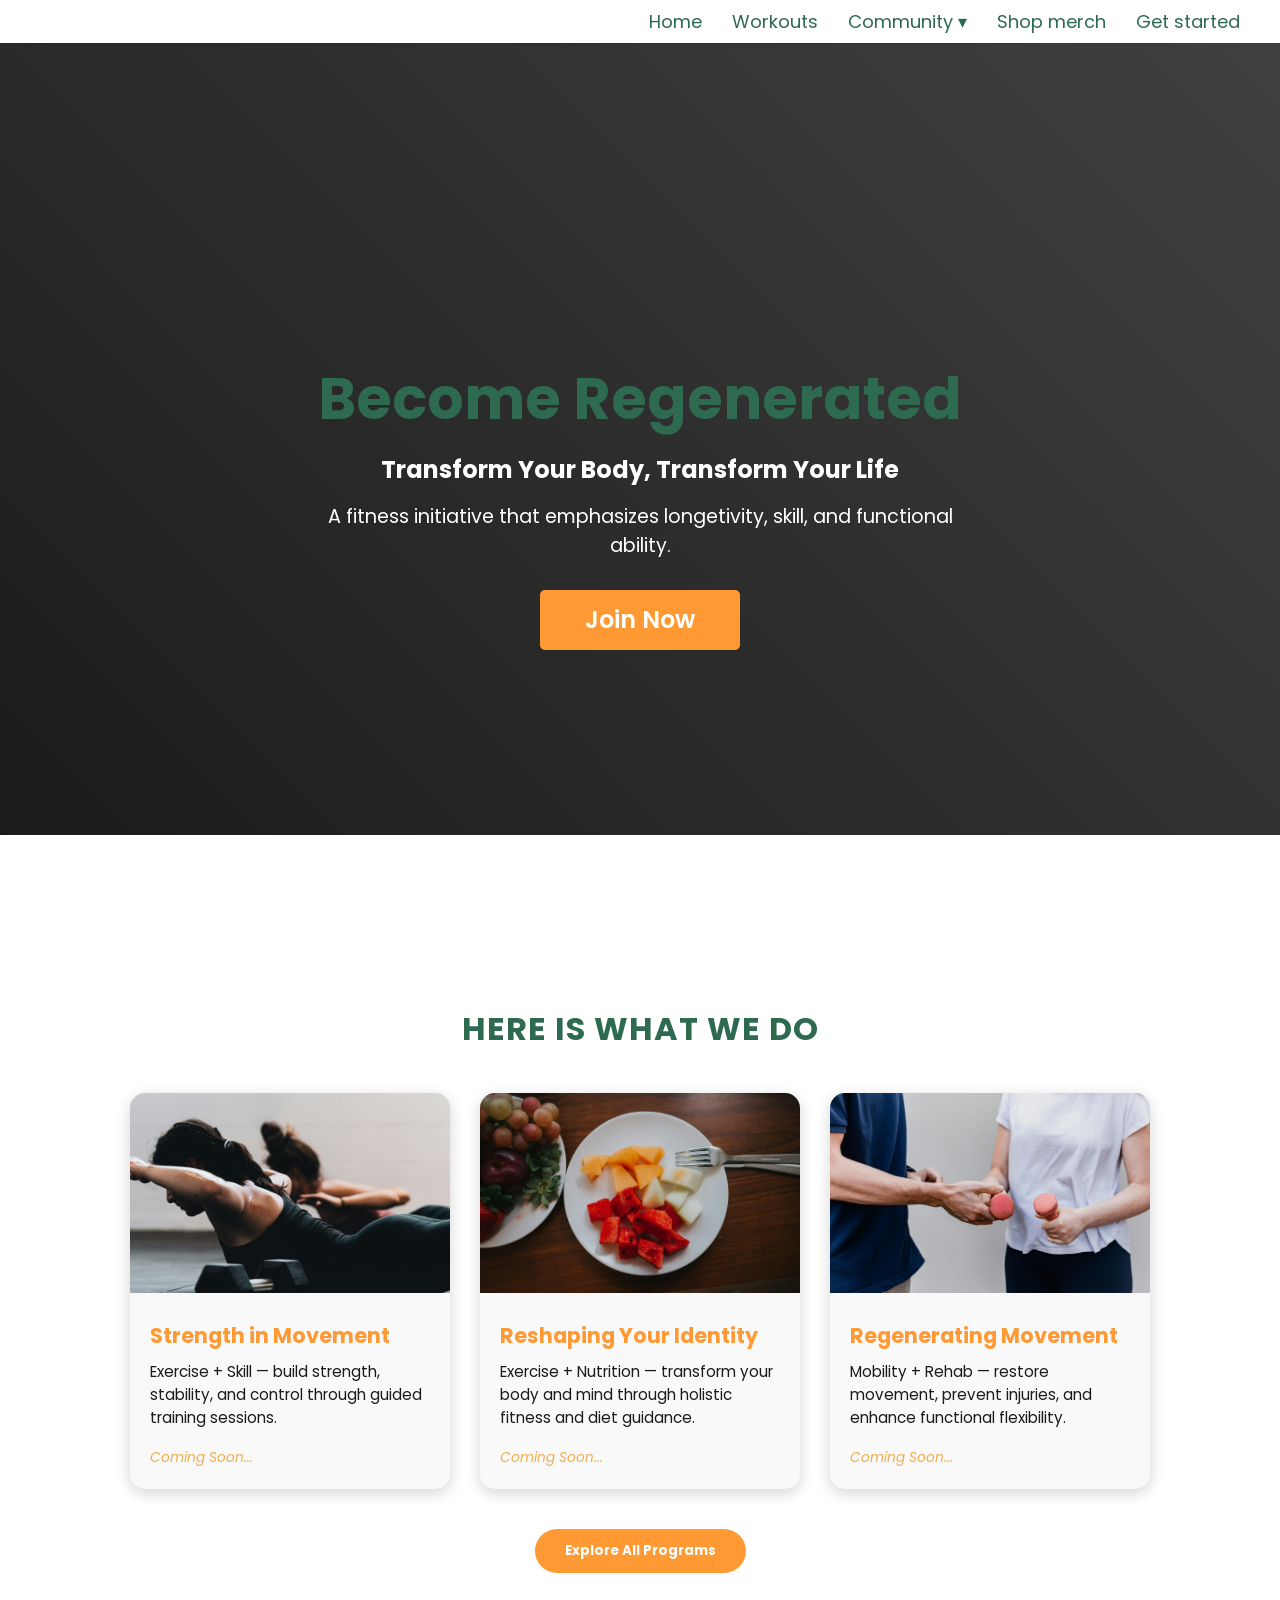
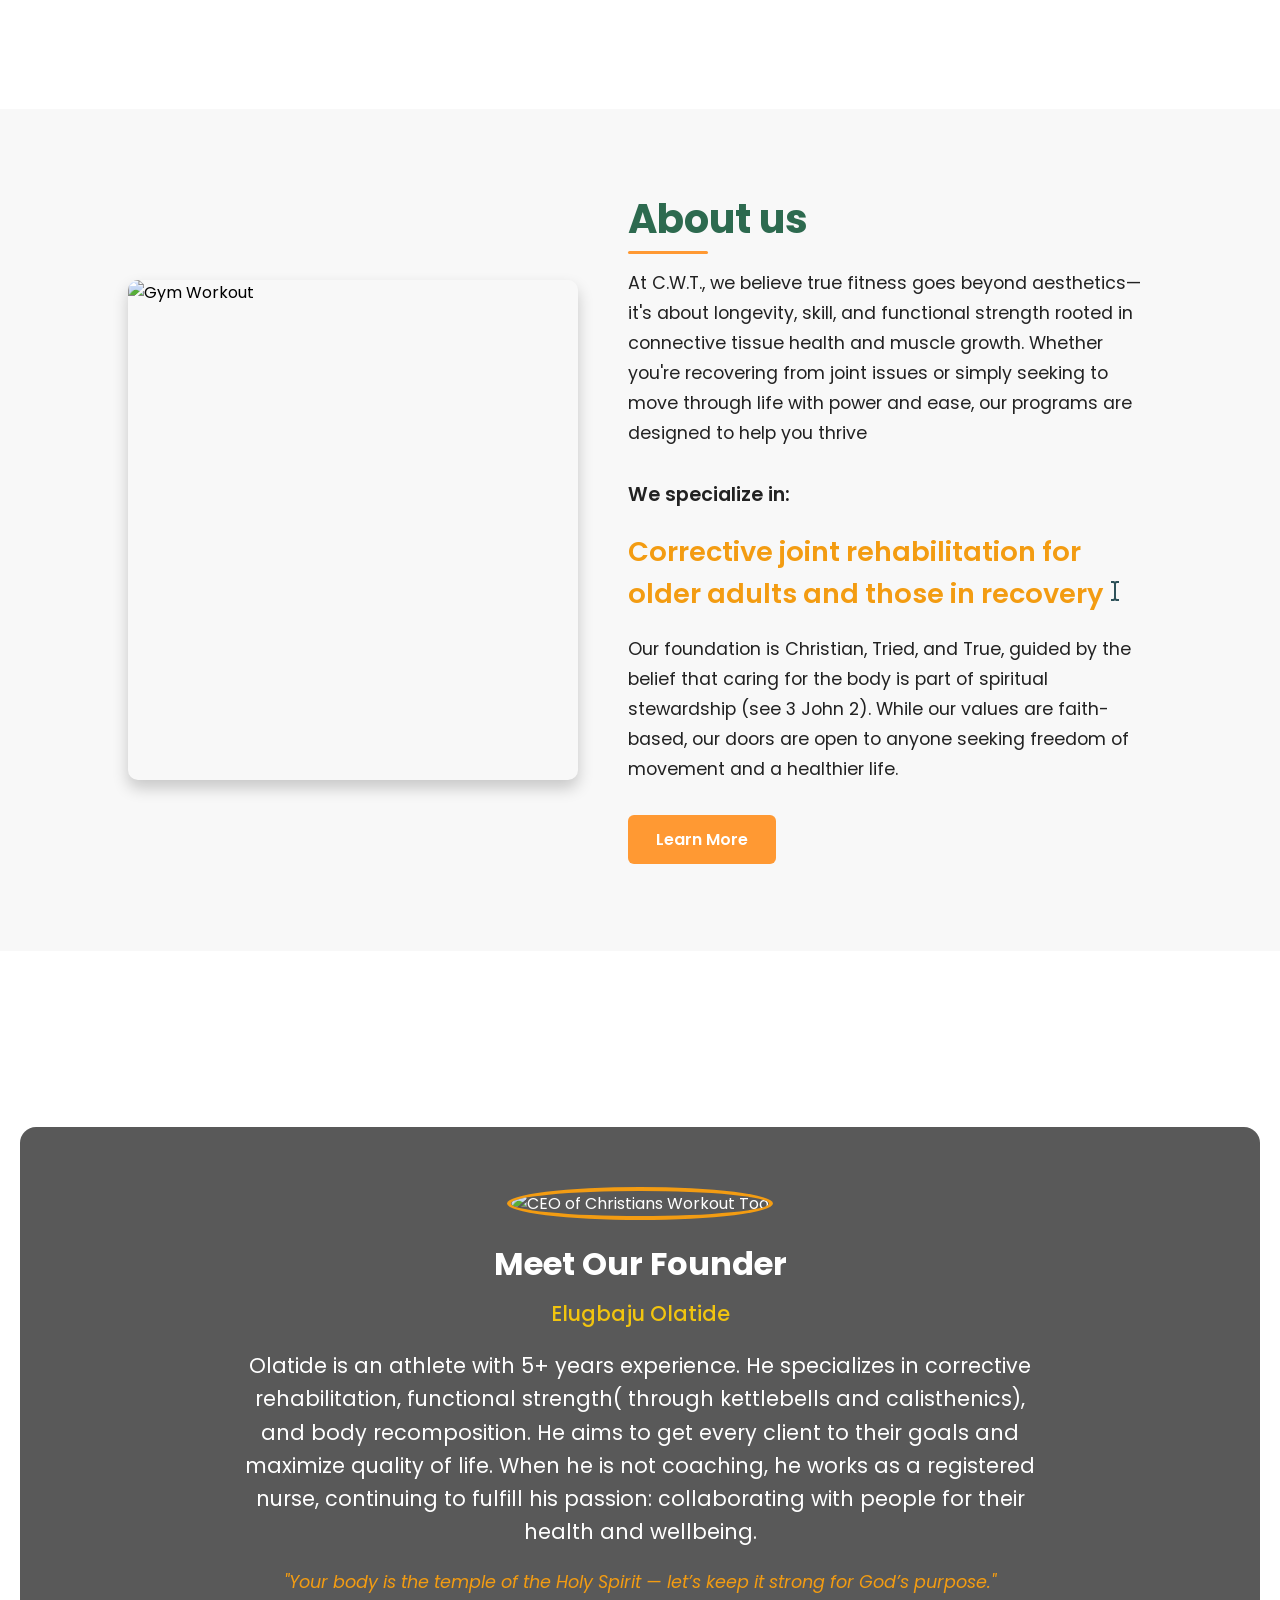
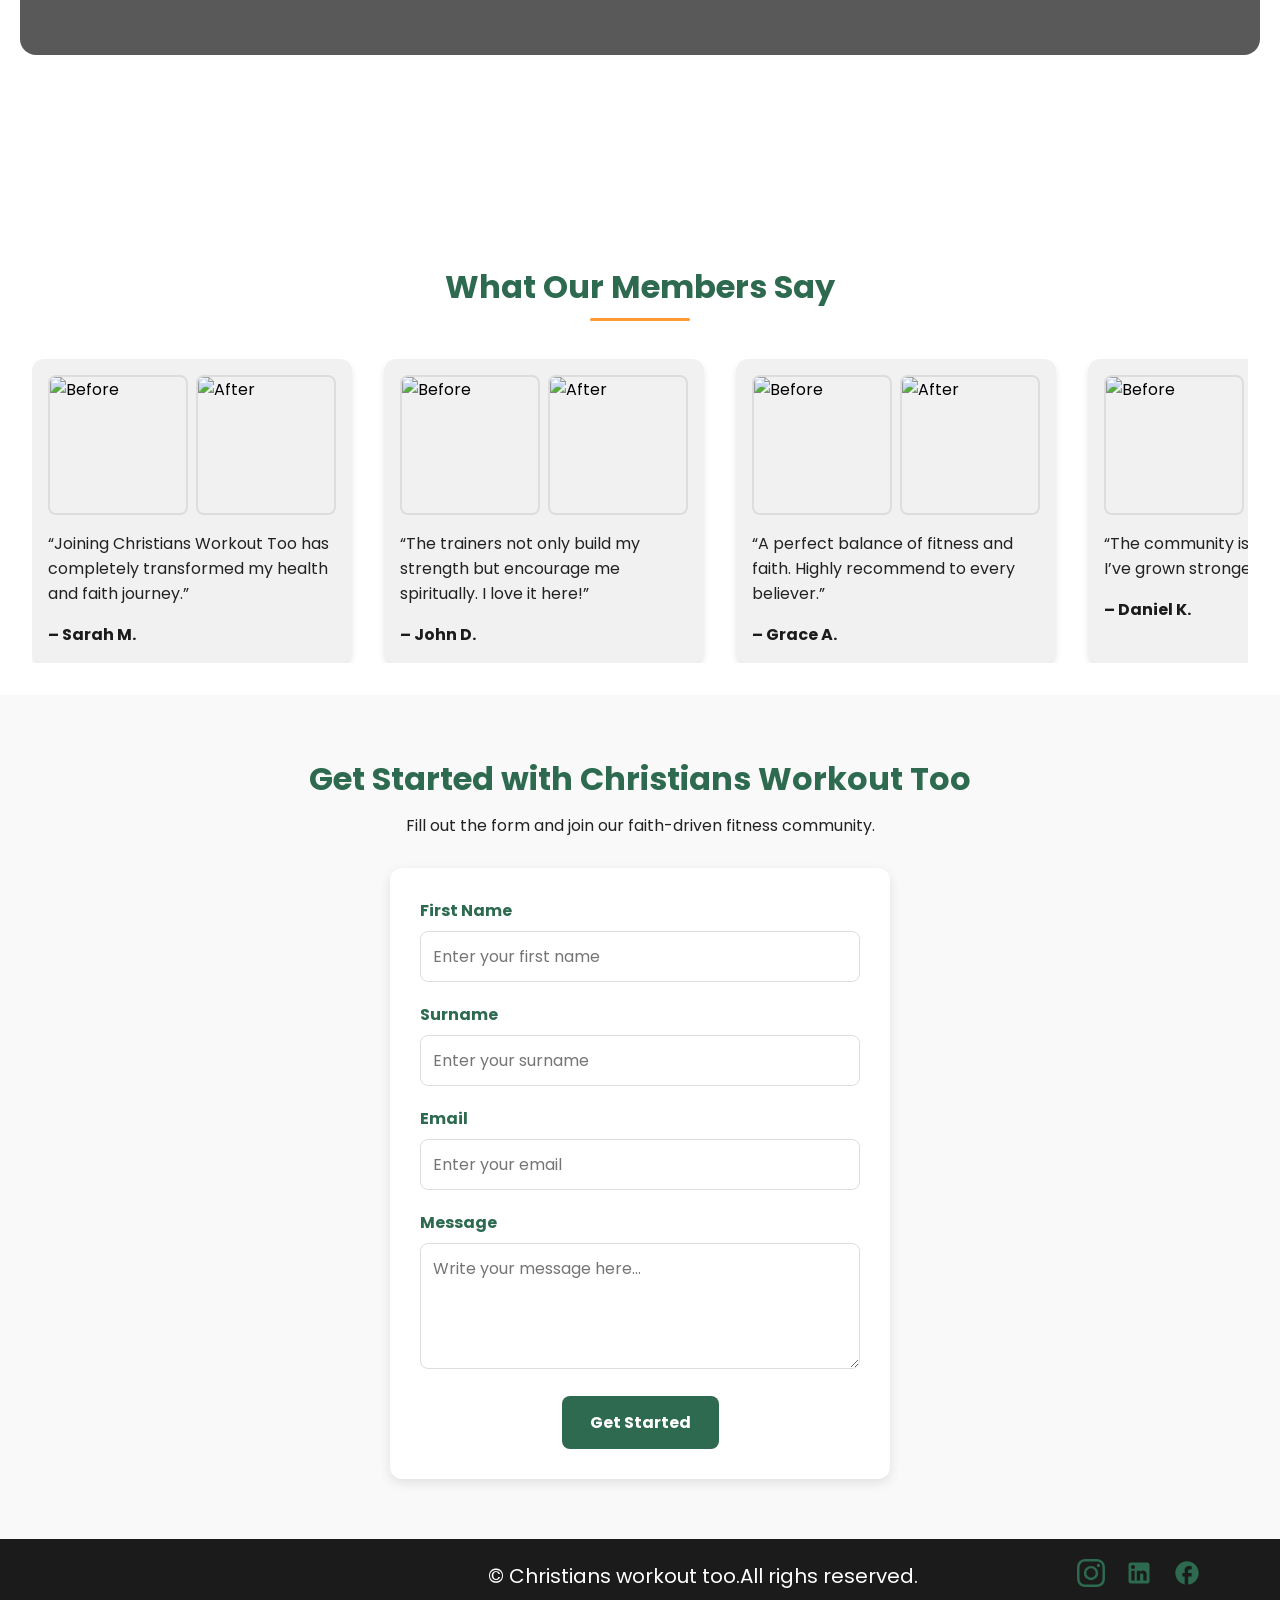
==== index.html @ 8061c9aa "updated code" ====
<!DOCTYPE html>
<html lang="en">
  <head>
    <meta charset="UTF-8" />
    <meta name="viewport" content="width=device-width, initial-scale=1.0" />
    <link rel="shortcut icon" href="./images/logo3.png" type="image/x-icon" />
     <link rel="preconnect" href="https://fonts.googleapis.com">
  <link rel="preconnect" href="https://fonts.gstatic.com" crossorigin>
  <link href="https://fonts.googleapis.com/css2?family=Poppins:ital,wght@0,100;0,200;0,300;0,400;0,500;0,600;0,700;0,800;0,900;1,100;1,200;1,300;1,400;1,500;1,600;1,700;1,800;1,900&display=swap" rel="stylesheet">
    <link rel="stylesheet" href="style.css" />
    <title>CWT</title>
  </head>
  <body>
    <header>
      <div class="header-wrapper">
        <div class="logo">
          <img src="./images/logo3.png" alt="" />
        </div>
        <div class="menus">
          <a href="#">Home</a>
          <a href="#programs">Workouts</a>
          <div class="dropdown">
            <a href="#community" class="drop-btn">Community ▾</a>
            <div class="dropdown-content">
              <a href="#weekly">Weekly Challenges</a>
              <a href="#leaderboards">Leaderboards</a>
            </div>
          </div>
          <a href="#">Shop merch</a>
          <a href="#contact">Get started</a>
        </div>
        <div class="hamburger" id="hamburger">
          <svg
            xmlns="http://www.w3.org/2000/svg"
            width="46"
            height="46"
            viewBox="0 0 16 16"
          >
            <path
              fill="none"
              stroke="#2e525a"
              stroke-linecap="round"
              stroke-linejoin="round"
              stroke-width="1.5"
              d="m2.75 12.25h10.5m-10.5-4h10.5m-10.5-4h10.5"
            />
          </svg>
        </div>

        <nav id="nav-menu" class="nav-menu">
          <ul>
            <li><a href="#hero">Home</a></li>
            <li><a href="#programs">Programs</a></li>
            <li>
              <div class="dropdown">
                <a href="#community" class="drop-btn">Community ▾</a>
                <div class="dropdown-content">
                  <a href="#weekly">Weekly Challenges</a>
                  <a href="#leaderboards">Leaderboards</a>
                </div>
              </div>
            </li>
            <li><a href="#">Shop merch</a></li>
            <li><a href="#contact">Get Started</a></li>
          </ul>
        </nav>
      </div>
    </header>
    s
    <main>
      <section class="hero">
        <video autoplay muted loop playsinline>
          <source src="./videos/gym.mp4" type="video/mp4" />
          Your browser does not support the video tag.
        </video>

        <div class="overlay"></div>

        <div class="hero-content">
          <h1>Become Regenerated</h1>
          <h2>Transform Your Body, Transform Your Life</h2>
          <p>
            A fitness initiative that emphasizes longetivity, skill, and
            functional ability.
          </p>
          <button class="btn btn-primary">Join Now</button>
        </div>
      </section>
      <section class="programs-preview">
        <h2 class="section-title">Here is what we do</h2>

        <div class="programs-container">
          <div class="program-card">
            <img src="images/exercise.jpg" alt="Strength in Movement" />
            <div class="program-content">
              <h3>Strength in Movement</h3>
              <p>
                Exercise + Skill — build strength, stability, and control
                through guided training sessions.
              </p>
              <span class="coming-soon">Coming Soon...</span>
            </div>
          </div>

          <div class="program-card">
            <img src="images/exercise3.jpg" alt="Reshaping Your Identity" />
            <div class="program-content">
              <h3>Reshaping Your Identity</h3>
              <p>
                Exercise + Nutrition — transform your body and mind through
                holistic fitness and diet guidance.
              </p>
              <span class="coming-soon">Coming Soon...</span>
            </div>
          </div>

          <div class="program-card">
            <img src="images/rehab.jpg" alt="Regenerating Movement" />
            <div class="program-content">
              <h3>Regenerating Movement</h3>
              <p>
                Mobility + Rehab — restore movement, prevent injuries, and
                enhance functional flexibility.
              </p>
              <span class="coming-soon">Coming Soon...</span>
            </div>
          </div>
        </div>

        <button class="cta-btn">Explore All Programs</button>
      </section>

      <section class="about" id="about">
        <img src="./images/logo3.png" alt="Gym Workout" />
        <div class="about-text">
          <h2>About us</h2>
          <p>
            At C.W.T., we believe true fitness goes beyond aesthetics—it's about
            longevity, skill, and functional strength rooted in connective
            tissue health and muscle growth. Whether you're recovering from
            joint issues or simply seeking to move through life with power and
            ease, our programs are designed to help you thrive
          </p>
          <p id="paragraph">We specialize in:</p>
          <div class="specialization">
            <h3>
              <span id="typewriter"></span
              ><span class="cursor"
                ><svg
                  xmlns="http://www.w3.org/2000/svg"
                  width="24"
                  height="24"
                  viewBox="0 0 24 24"
                >
                  <path
                    fill="#2e525a"
                    d="M13 19a1 1 0 0 0 1 1h2v2h-2.5c-.55 0-1.5-.45-1.5-1c0 .55-.95 1-1.5 1H8v-2h2a1 1 0 0 0 1-1V5a1 1 0 0 0-1-1H8V2h2.5c.55 0 1.5.45 1.5 1c0-.55.95-1 1.5-1H16v2h-2a1 1 0 0 0-1 1z"
                  /></svg
              ></span>
            </h3>
          </div>

          <p>
            Our foundation is Christian, Tried, and True, guided by the belief
            that caring for the body is part of spiritual stewardship (see 3
            John 2). While our values are faith-based, our doors are open to
            anyone seeking freedom of movement and a healthier life.
          </p>
          <a href="#" class="btn">Learn More</a>
        </div>
      </section>

      <!-- About the CEO Section -->
      <section class="ceo-section">
        <div class="ceo-overlay">
          <div class="ceo-content">
            <img
              src="./images/ceo.jpg"
              alt="CEO of Christians Workout Too"
              class="ceo-img"
            />
            <h2>Meet Our Founder</h2>
            <h3>Elugbaju Olatide</h3>
            <p>
              Olatide is an athlete with 5+ years experience. He specializes in
              corrective rehabilitation, functional strength( through
              kettlebells and calisthenics), and body recomposition. He aims to
              get every client to their goals and maximize quality of life. When
              he is not coaching, he works as a registered nurse, continuing to
              fulfill his passion: collaborating with people for their health
              and wellbeing.
            </p>
            <blockquote>
              "Your body is the temple of the Holy Spirit — let’s keep it strong
              for God’s purpose."
            </blockquote>
          </div>
        </div>
      </section>

      <section class="testimonial-section">
        <h2 class="testimonial-title">What Our Members Say</h2>
        <div class="testimonial-wrapper">
          <div class="testimonial-container" id="testimonial-track">
            <!-- Testimonial Card -->
            <div class="testimonial">
              <div class="before-after">
                <img
                  src="https://via.placeholder.com/150x140?text=Before"
                  alt="Before"
                />
                <img
                  src="https://via.placeholder.com/150x140?text=After"
                  alt="After"
                />
              </div>
              <p>
                “Joining Christians Workout Too has completely transformed my
                health and faith journey.”
              </p>
              <div class="author">– Sarah M.</div>
            </div>

            <div class="testimonial">
              <div class="before-after">
                <img
                  src="https://via.placeholder.com/150x140?text=Before"
                  alt="Before"
                />
                <img
                  src="https://via.placeholder.com/150x140?text=After"
                  alt="After"
                />
              </div>
              <p>
                “The trainers not only build my strength but encourage me
                spiritually. I love it here!”
              </p>
              <div class="author">– John D.</div>
            </div>

            <div class="testimonial">
              <div class="before-after">
                <img
                  src="https://via.placeholder.com/150x140?text=Before"
                  alt="Before"
                />
                <img
                  src="https://via.placeholder.com/150x140?text=After"
                  alt="After"
                />
              </div>
              <p>
                “A perfect balance of fitness and faith. Highly recommend to
                every believer.”
              </p>
              <div class="author">– Grace A.</div>
            </div>

            <div class="testimonial">
              <div class="before-after">
                <img
                  src="https://via.placeholder.com/150x140?text=Before"
                  alt="Before"
                />
                <img
                  src="https://via.placeholder.com/150x140?text=After"
                  alt="After"
                />
              </div>
              <p>
                “The community is so supportive. I’ve grown stronger inside and
                out.”
              </p>
              <div class="author">– Daniel K.</div>
            </div>

            <!-- Duplicate for infinite scroll -->
            <div class="testimonial">
              <div class="before-after">
                <img
                  src="https://via.placeholder.com/150x140?text=Before"
                  alt="Before"
                />
                <img
                  src="https://via.placeholder.com/150x140?text=After"
                  alt="After"
                />
              </div>
              <p>
                “Joining Christians Workout Too has completely transformed my
                health and faith journey.”
              </p>
              <div class="author">– Sarah M.</div>
            </div>

            <div class="testimonial">
              <div class="before-after">
                <img
                  src="https://via.placeholder.com/150x140?text=Before"
                  alt="Before"
                />
                <img
                  src="https://via.placeholder.com/150x140?text=After"
                  alt="After"
                />
              </div>
              <p>
                “The trainers not only build my strength but encourage me
                spiritually. I love it here!”
              </p>
              <div class="author">– John D.</div>
            </div>

            <div class="testimonial">
              <div class="before-after">
                <img
                  src="https://via.placeholder.com/150x140?text=Before"
                  alt="Before"
                />
                <img
                  src="https://via.placeholder.com/150x140?text=After"
                  alt="After"
                />
              </div>
              <p>
                “A perfect balance of fitness and faith. Highly recommend to
                every believer.”
              </p>
              <div class="author">– Grace A.</div>
            </div>

            <div class="testimonial">
              <div class="before-after">
                <img
                  src="https://via.placeholder.com/150x140?text=Before"
                  alt="Before"
                />
                <img
                  src="https://via.placeholder.com/150x140?text=After"
                  alt="After"
                />
              </div>
              <p>
                “The community is so supportive. I’ve grown stronger inside and
                out.”
              </p>
              <div class="author">– Daniel K.</div>
            </div>
          </div>
        </div>
      </section>

      <!-- form section -->
      <section class="get-started" id="contact">
        <h2>Get Started with Christians Workout Too</h2>
        <p>Fill out the form and join our faith-driven fitness community.</p>

        <form
          action="https://formspree.io/f/xovloqzo"
          method="POST"
          class="get-started-form"
        >
          <div class="form-group">
            <label for="firstname">First Name</label>
            <input
              type="text"
              id="firstname"
              name="firstname"
              placeholder="Enter your first name"
              required
            />
          </div>

          <div class="form-group">
            <label for="surname">Surname</label>
            <input
              type="text"
              id="surname"
              name="surname"
              placeholder="Enter your surname"
              required
            />
          </div>

          <div class="form-group">
            <label for="email">Email</label>
            <input
              type="email"
              id="email"
              name="email"
              placeholder="Enter your email"
              required
            />
          </div>

          <div class="form-group">
            <label for="message">Message</label>
            <textarea
              id="message"
              name="message"
              rows="4"
              placeholder="Write your message here..."
              required
            ></textarea>
          </div>

          <!-- Add hidden input for better spam protection -->
          <input
            type="hidden"
            name="_subject"
            value="New message from Christians Workout Too website"
          />

          <button type="submit" class="btn-submit">Get Started</button>
        </form>
      </section>
    </main>

    <!-- footer -->
    <footer>
      <div class="footer-wrapper">
        <div class="logo">
          <img src="./images/logo3.png" alt="" />
        </div>
        <div class="text">
          <p>&copy; Christians workout too.All righs reserved.</p>
        </div>
        <div class="socials">
          <a href=""
            ><svg
              xmlns="http://www.w3.org/2000/svg"
              width="28"
              height="28"
              viewBox="0 0 24 24"
            >
              <path
                fill="#2D6A4F"
                d="M7.03.084c-1.277.06-2.149.264-2.91.563a5.9 5.9 0 0 0-2.124 1.388a5.9 5.9 0 0 0-1.38 2.127C.321 4.926.12 5.8.064 7.076s-.069 1.688-.063 4.947s.021 3.667.083 4.947c.061 1.277.264 2.149.563 2.911c.308.789.72 1.457 1.388 2.123a5.9 5.9 0 0 0 2.129 1.38c.763.295 1.636.496 2.913.552c1.278.056 1.689.069 4.947.063s3.668-.021 4.947-.082c1.28-.06 2.147-.265 2.91-.563a5.9 5.9 0 0 0 2.123-1.388a5.9 5.9 0 0 0 1.38-2.129c.295-.763.496-1.636.551-2.912c.056-1.28.07-1.69.063-4.948c-.006-3.258-.02-3.667-.081-4.947c-.06-1.28-.264-2.148-.564-2.911a5.9 5.9 0 0 0-1.387-2.123a5.9 5.9 0 0 0-2.128-1.38c-.764-.294-1.636-.496-2.914-.55C15.647.009 15.236-.006 11.977 0S8.31.021 7.03.084m.14 21.693c-1.17-.05-1.805-.245-2.228-.408a3.7 3.7 0 0 1-1.382-.895a3.7 3.7 0 0 1-.9-1.378c-.165-.423-.363-1.058-.417-2.228c-.06-1.264-.072-1.644-.08-4.848c-.006-3.204.006-3.583.061-4.848c.05-1.169.246-1.805.408-2.228c.216-.561.477-.96.895-1.382a3.7 3.7 0 0 1 1.379-.9c.423-.165 1.057-.361 2.227-.417c1.265-.06 1.644-.072 4.848-.08c3.203-.006 3.583.006 4.85.062c1.168.05 1.804.244 2.227.408c.56.216.96.475 1.382.895s.681.817.9 1.378c.165.422.362 1.056.417 2.227c.06 1.265.074 1.645.08 4.848c.005 3.203-.006 3.583-.061 4.848c-.051 1.17-.245 1.805-.408 2.23c-.216.56-.477.96-.896 1.38a3.7 3.7 0 0 1-1.378.9c-.422.165-1.058.362-2.226.418c-1.266.06-1.645.072-4.85.079s-3.582-.006-4.848-.06m9.783-16.192a1.44 1.44 0 1 0 1.437-1.442a1.44 1.44 0 0 0-1.437 1.442M5.839 12.012a6.161 6.161 0 1 0 12.323-.024a6.162 6.162 0 0 0-12.323.024M8 12.008A4 4 0 1 1 12.008 16A4 4 0 0 1 8 12.008"
              /></svg
          ></a>
          <a href=""
            ><svg
              xmlns="http://www.w3.org/2000/svg"
              width="28"
              height="28"
              viewBox="0 0 24 24"
            >
              <path
                fill="#2D6A4F"
                d="M19 3a2 2 0 0 1 2 2v14a2 2 0 0 1-2 2H5a2 2 0 0 1-2-2V5a2 2 0 0 1 2-2zm-.5 15.5v-5.3a3.26 3.26 0 0 0-3.26-3.26c-.85 0-1.84.52-2.32 1.3v-1.11h-2.79v8.37h2.79v-4.93c0-.77.62-1.4 1.39-1.4a1.4 1.4 0 0 1 1.4 1.4v4.93zM6.88 8.56a1.68 1.68 0 0 0 1.68-1.68c0-.93-.75-1.69-1.68-1.69a1.69 1.69 0 0 0-1.69 1.69c0 .93.76 1.68 1.69 1.68m1.39 9.94v-8.37H5.5v8.37z"
              /></svg
          ></a>
          <a href=""
            ><svg
              xmlns="http://www.w3.org/2000/svg"
              width="28"
              height="28"
              viewBox="0 0 24 24"
            >
              <path
                fill="#2D6A4F"
                d="M22 12c0-5.52-4.48-10-10-10S2 6.48 2 12c0 4.84 3.44 8.87 8 9.8V15H8v-3h2V9.5C10 7.57 11.57 6 13.5 6H16v3h-2c-.55 0-1 .45-1 1v2h3v3h-3v6.95c5.05-.5 9-4.76 9-9.95"
              /></svg
          ></a>
        </div>
      </div>
    </footer>
    <script src="app.js"></script>
  </body>
</html>
---- style.css ----
:root {
  --primary: #ff9933; /* CTA buttons, highlights */
  --secondary: #2d6a4f; /* Health/Nature tone */
  --dark: #1b1b1b; /* Contrast background */
  --background: #f9f9f9; /* Light background */
  --text: #222222; /* Main body text */
  --light: #ffffff; /* White for contrast */
  --muted: #cccccc; /* Neutral borders/dividers */
}

* {
  margin: 0;
  padding: 0;
  font-family: "poppins", sans-serif;
  box-sizing: border-box;
}

/* Smooth scrolling for the entire page */
html,
body {
  scroll-behavior: smooth;
}

/* Fade-in animation for elements */
@keyframes fadeInUp {
  from {
    opacity: 0;
    transform: translateY(50px);
  }
  to {
    opacity: 1;
    transform: translateY(0);
  }
}

@keyframes fadeIn {
  from {
    opacity: 0;
  }
  to {
    opacity: 1;
  }
}

@keyframes slideInLeft {
  from {
    opacity: 0;
    transform: translateX(-50px);
  }
  to {
    opacity: 1;
    transform: translateX(0);
  }
}

@keyframes slideInRight {
  from {
    opacity: 0;
    transform: translateX(50px);
  }
  to {
    opacity: 1;
    transform: translateX(0);
  }
}

@keyframes pulse {
  0% {
    transform: scale(1);
  }
  50% {
    transform: scale(1.05);
  }
  100% {
    transform: scale(1);
  }
}

@keyframes bounce {
  0%,
  20%,
  50%,
  80%,
  100% {
    transform: translateY(0);
  }
  40% {
    transform: translateY(-10px);
  }
  60% {
    transform: translateY(-5px);
  }
}

/* Header Styles */
header {
  position: fixed;
  top: 0;
  left: 0;
  width: 100%;
  z-index: 1000;
  transition: all 0.3s ease;
  animation: slideInLeft 0.8s ease-out;
}

header.scrolled {
  background: rgba(255, 255, 255, 0.95);
  backdrop-filter: blur(10px);
}

header .header-wrapper {
  display: flex;
  justify-content: space-between;
  align-items: center;
  padding: 8px 40px;
  background: var(--light);
  box-shadow: 10px 8px 5px -11px rgba(0, 0, 0, 0.75);
  transition: all 0.3s ease;
}

.header-wrapper .logo {
  width: 200px;
  transition: transform 0.3s ease;
}

.header-wrapper .logo:hover {
  transform: scale(1.1);
}

.header-wrapper .logo img {
  width: 100%;
}
.header-wrapper .menus {
  display: flex;
  align-items: center;
  justify-content: center;
  gap: 30px;
}

.menus a {
  text-decoration: none;
  font-size: 18px;
  color: var(--secondary);
  transition: all 0.3s ease;
  position: relative;
  overflow: hidden;
}

.menus a:hover {
  color: var(--primary);
  transform: translateY(-2px);
}
.header-wrapper nav {
  display: none;
}
.dropdown {
  position: relative;
}

.drop-btn {
  cursor: pointer;
}

.dropdown-content {
  display: none;
  position: absolute;
  top: 100%;
  left: 0;
  background: #cccccc;
  padding: 10px 0;
  border-radius: 8px;
  min-width: 200px;
  flex-direction: column;
}

.dropdown-content a {
  padding: 10px 20px;
  display: block;
  font-size: 0.95rem;
}

.dropdown:hover .dropdown-content {
  display: flex;
}
.hamburger {
  display: none;
  font-size: 2rem;
  cursor: pointer;
  color: #2d6a4f;
  transition: transform 0.3s ease;
}

.hamburger:hover {
  transform: rotate(90deg);
}

/* Hero Section */
.hero {
  position: relative;
  height: 100vh;
  display: flex;
  justify-content: center;
  align-items: center;
  text-align: center;
  overflow: hidden;
}

.hero video {
  position: absolute;
  top: 0;
  left: 0;
  width: 100%;
  height: 90%;
  object-fit: cover;
  z-index: -2;
  animation: fadeIn 1s ease-out;
}

.overlay {
  position: absolute;
  top: 0;
  left: 0;
  width: 100%;
  height: 90%;
  background: linear-gradient(45deg, var(--dark), #111111cc);
  z-index: -1;
  animation: fadeIn 1.2s ease-out;
}

.hero-content {
  max-width: 800px;
  margin-top: 60px;
  padding: 70px;
  animation: fadeInUp 1s ease-out 0.5s both;
}

.hero h2 {
  font-size: 1.5rem;
  font-weight: 700;
  margin-bottom: 15px;
  color: var(--light);
  animation: fadeInUp 1s ease-out 0.7s both;
}

.hero h1 {
  color: var(--secondary);
  font-size: 3.6rem;
  margin-bottom: 10px;
  animation: fadeInUp 1s ease-out 0.9s both;
}

.hero p {
  font-size: 1.2rem;
  margin-bottom: 25px;
  color: var(--light);
  animation: fadeInUp 1s ease-out 1.1s both;
}

.hero-content .btn {
  width: 200px;
  height: 60px;
  padding: 12px 28px;
  border: none;
  cursor: pointer;
  font-size: 1.5rem;
  font-weight: 600;
  border-radius: 5px;
  transition: all 0.3s ease;
  margin: 5px;
  position: relative;
  overflow: hidden;
  animation: fadeInUp 1s ease-out 1.3s both;
}

.btn-primary {
  background: var(--primary);
  color: var(--light);
}

.btn-primary::before {
  content: "";
  position: absolute;
  top: 0;
  left: -100%;
  width: 100%;
  height: 100%;
  background: linear-gradient(
    90deg,
    transparent,
    rgba(255, 255, 255, 0.2),
    transparent
  );
  transition: left 0.5s;
}

.btn-primary:hover::before {
  left: 100%;
}

.btn-primary:hover {
  background: var(--secondary);
  color: var(--light);
  transform: translateY(-3px);
  box-shadow: 0 10px 20px rgba(0, 0, 0, 0.2);
}

/* Programs Section */
.programs {
  margin-top: 5rem;
  padding: 0 20px;
  animation: fadeIn 0.8s ease-out;
}

/* Section Layout */
.programs-preview {
  max-width: 1200px;
  margin: 40px auto;
  padding: 40px 20px;
  text-align: center;
  color: #fff;
}

.section-title {
  font-size: 2rem;
  margin-bottom: 40px;
  color: var(--secondary);
  text-transform: uppercase;
  letter-spacing: 1px;
}

/* Program Cards Grid */
.programs-container {
  display: flex;
  justify-content: center;
  flex-wrap: wrap;
  gap: 30px;
}

.program-card {
  background:#f9f9f9;
  border-radius: 15px;
  overflow: hidden;
  box-shadow: 0 4px 15px rgb(212, 212, 212);
  width: 320px;
  text-align: left;
  transition: transform 0.4s ease, box-shadow 0.4s ease;
}

.program-card:hover {
  transform: translateY(-8px);
  box-shadow: 0 6px 20px rgba(0, 0, 0, 0.6);
}

.program-card img {
  width: 100%;
  height: 200px;
  object-fit: cover;
}

.program-content {
  padding: 20px;
}

.program-content h3 {
  font-size: 1.3rem;
  color:var(--primary);
  margin-bottom: 10px;
}

.program-content p {
  font-size: 0.95rem;
  color: var(--dark);
  margin-bottom: 15px;
  line-height: 1.5;
}

.coming-soon {
  font-size: 0.85rem;
  color: #f0ad4e;
  font-style: italic;
}

/* CTA Button */
.cta-btn {
  margin-top: 40px;
  background:var(--primary);
  color: var(--light);
  font-weight: bold;
  padding: 12px 30px;
  border: none;
  border-radius: 30px;
  cursor: pointer;
  transition: background 0.3s ease;
}

.cta-btn:hover {

}

/* Responsive */
@media (max-width: 768px) {
  .programs-container {
    flex-direction: column;
    align-items: center;
  }
}

/* Mobile Responsive */
@media (max-width: 768px) {
  .section-title {
    font-size: 2rem;
  }

  .program-card {
    flex-direction: column;
    text-align: center;
  }

  .program-title {
    font-size: 2rem;
  }

  .program-details {
    flex-wrap: wrap;
    justify-content: center;
  }

  .nav-button {
  }
}

/* About Section */
.about {
  display: flex;
  align-items: center;
  justify-content: center;
  margin-top: 6rem;
  margin-bottom: 6rem;
  padding: 80px 10%;
  background: #f8f8f8;
  animation: fadeIn 0.8s ease-out;
}

.about img {
  width: 100%;
  max-width: 450px;
  height: 500px;
  border-radius: 10px;
  box-shadow: 0 8px 16px rgba(0, 0, 0, 0.2);
  transition: transform 0.3s ease;
  animation: slideInLeft 0.8s ease-out;
}

.about-text {
  flex: 1;
  margin-left: 50px;
  animation: slideInRight 0.8s ease-out;
}

.about-text h2 {
  font-size: 2.5rem;
  color: var(--secondary);
  margin-bottom: 20px;
  position: relative;
}

.about-text h2::after {
  content: "";
  position: absolute;
  bottom: -5px;
  left: 0;
  width: 80px;
  height: 3px;
  background: var(--primary);
  border-radius: 2px;
}

.about-text p {
  font-size: 1.1rem;
  line-height: 1.7;
  color: var(--text);
  margin-bottom: 30px;
  transition: color 0.3s ease;
}
#paragraph {
  font-size: 1.2rem;
  font-weight: 600;
  margin: 0;
}
.specialization {
  margin: 20px 0;
  min-height: 60px;
}

#typewriter {
  font-size: 1.7rem;
  font-weight: 600;
  color: #f39c12;
}

/* Blinking cursor */
.cursor {
  display: inline-block;
  font-weight: bold;
  color: #2d6a4f;
  animation: blink 0.7s infinite;
}

@keyframes blink {
  0%,
  50%,
  100% {
    opacity: 1;
  }
  25%,
  75% {
    opacity: 0;
  }
}

.btn {
  display: inline-block;
  padding: 12px 28px;
  background: #ff9933;
  color: white;
  font-weight: 600;
  border-radius: 6px;
  text-decoration: none;
  transition: all 0.3s ease;
  position: relative;
  overflow: hidden;
}

.btn::before {
  content: "";
  position: absolute;
  top: 0;
  left: -100%;
  width: 100%;
  height: 100%;
  background: linear-gradient(
    90deg,
    transparent,
    rgba(255, 255, 255, 0.2),
    transparent
  );
  transition: left 0.5s;
}

.btn:hover::before {
  left: 100%;
}

.btn:hover {
  background: var(--secondary);
  color: var(--light);
  transform: translateY(-2px);
  box-shadow: 0 8px 15px rgba(0, 0, 0, 0.2);
}
.ceo-section {
  position: relative;
  background: url("./images/workout.jpg") no-repeat center center/cover;
  padding: 80px 20px;
  color: #fff;
  text-align: center;
  animation: fadeIn 0.8s ease-out;
}

.ceo-overlay {
  background: rgba(0, 0, 0, 0.65); /* dark overlay for readability */
  padding: 60px 20px;
  border-radius: 16px;
}

.ceo-content {
  max-width: 800px;
  margin: auto;
  animation: fadeInUp 1s ease-out 0.5s both;
}

.ceo-img {
  width: 200px;
  height: 200px;
  object-fit: cover;
  border-radius: 50%;
  border: 4px solid #f39c12; /* highlight color */
  margin-bottom: 20px;
}

.ceo-content h2 {
  font-size: 2rem;
  margin-bottom: 10px;
  font-weight: 700;
}

.ceo-content h3 {
  font-size: 1.3rem;
  font-weight: 500;
  margin-bottom: 20px;
  color: #f1c40f; /* secondary highlight */
}

.ceo-content p {
  font-size: 1.3rem;
  line-height: 1.6;
  margin-bottom: 20px;
}

.ceo-content blockquote {
  font-size: 1.1rem;
  font-style: italic;
  color: #f39c12;
  margin-top: 15px;
}
/* Testimonial Section */
.testimonial-section {
  background: var(--light);
  padding: 2rem;
  overflow: hidden;
  position: relative;
  margin-top: 6rem;
  animation: fadeIn 0.8s ease-out;
}

.testimonial-title {
  text-align: center;
  font-size: 2rem;
  margin-bottom: 3rem;
  color: #2d6a4f;
  animation: fadeInUp 0.8s ease-out;
  position: relative;
}

.testimonial-title::after {
  content: "";
  position: absolute;
  bottom: -10px;
  left: 50%;
  transform: translateX(-50%);
  width: 100px;
  height: 3px;
  background: var(--primary);
  border-radius: 2px;
}

.testimonial-wrapper {
  overflow: hidden;
}

.testimonial-container {
  display: flex;
  gap: 2rem;
  width: max-content;
  animation: scroll 40s linear infinite;
}

.testimonial-container:hover {
  animation-play-state: paused;
}

.testimonial {
  flex: 0 0 320px;
  background: #f1f1f1;
  padding: 1rem;
  border-radius: 12px;
  box-shadow: 0 4px 6px rgba(0, 0, 0, 0.1);
  overflow: hidden;
  transition: all 0.3s ease;
}

.testimonial:hover {
  transform: translateY(-10px);
  box-shadow: 0 15px 35px rgba(0, 0, 0, 0.15);
}

.before-after {
  display: flex;
  gap: 0.5rem;
  margin-bottom: 1rem;
}

.before-after img {
  width: 50%;
  height: 140px;
  object-fit: cover;
  border-radius: 8px;
  border: 2px solid #ddd;
  transition: transform 0.3s ease;
}

.before-after img:hover {
  transform: scale(1.05);
}

.testimonial p {
  font-size: 1rem;
  color: var(--text);
}

.testimonial .author {
  margin-top: 1rem;
  font-weight: bold;
  color: var(--dark);
}

@keyframes scroll {
  from {
    transform: translateX(0);
  }
  to {
    transform: translateX(-50%);
  }
}

/* Get Started Section */
.get-started {
  background: var(--background);
  padding: 60px 20px;
  text-align: center;
  animation: fadeIn 0.8s ease-out;
}

.get-started h2 {
  font-size: 2rem;
  color: #2d6a4f;
  margin-bottom: 10px;
  animation: fadeInUp 0.8s ease-out;
}

.get-started p {
  color: #222222;
  margin-bottom: 30px;
  animation: fadeInUp 0.8s ease-out 0.2s both;
}

.get-started-form {
  max-width: 500px;
  margin: 0 auto;
  background: var(--light);
  padding: 30px;
  border-radius: 12px;
  box-shadow: 0 4px 12px rgba(0, 0, 0, 0.1);
  box-sizing: border-box;
  animation: fadeInUp 0.8s ease-out 0.4s both;
  transition: transform 0.3s ease;
}

.get-started-form:hover {
  transform: translateY(-5px);
  box-shadow: 0 8px 25px rgba(0, 0, 0, 0.15);
}

.form-group {
  margin-bottom: 20px;
  text-align: left;
}

.form-group label {
  display: block;
  margin-bottom: 8px;
  font-weight: bold;
  color: #2d6a4f;
  transition: color 0.3s ease;
}

.form-group input,
.form-group textarea {
  width: 100%;
  padding: 12px;
  border: 1px solid #ddd;
  border-radius: 8px;
  font-size: 1rem;
  box-sizing: border-box;
  outline: none;
  transition: all 0.3s ease;
}

.form-group input:focus,
.form-group textarea:focus {
  border: 2px solid var(--primary);
  transform: scale(1.02);
}

.form-group input:hover,
.form-group textarea:hover {
  border: 1px solid var(--primary);
}

.btn-submit {
  background: #2d6a4f;
  color: white;
  border: none;
  padding: 14px 28px;
  border-radius: 8px;
  cursor: pointer;
  font-size: 1rem;
  font-weight: bold;
  transition: all 0.3s ease;
  position: relative;
  overflow: hidden;
}

.btn-submit::before {
  content: "";
  position: absolute;
  top: 0;
  left: -100%;
  width: 100%;
  height: 100%;
  background: linear-gradient(
    90deg,
    transparent,
    rgba(255, 255, 255, 0.2),
    transparent
  );
  transition: left 0.5s;
}

.btn-submit:hover::before {
  left: 100%;
}

.btn-submit:hover {
  background: var(--primary);
  transform: translateY(-2px);
  box-shadow: 0 8px 15px rgba(0, 0, 0, 0.2);
}

/* Footer */
.footer-wrapper {
  display: flex;
  justify-content: space-around;
  align-items: center;
  gap: 40px;
  padding: 20px 20px;
  background: var(--dark);
  animation: fadeIn 0.8s ease-out;
}

.footer-wrapper .logo {
  width: 250px;
  transition: transform 0.3s ease;
}

.footer-wrapper .logo:hover {
  transform: scale(1.1);
}

.logo img {
  width: 100%;
}

.text {
  display: flex;
  align-items: center;
  color: white;
  font-size: 20px;
  transition: color 0.3s ease;
}

.text:hover {
  color: #ee6c4d;
}

.socials {
  display: flex;
  gap: 20px;
  align-items: center;
}

.socials a {
  transition: transform 0.3s ease;
}

.socials a:hover {
  transform: scale(1.2) rotate(10deg);
  color: var(--primary);
}

/* ===============================
   Responsive Design
   =============================== */

/* Large screens */
@media (max-width: 1200px) {
  .hero h1 {
    font-size: 2.5rem;
  }

  .hero h2 {
    font-size: 2rem;
  }

  .about-text h2 {
    font-size: 2rem;
  }
}

@media (max-width: 768px) {
  .header-wrapper {
    padding: 15px 20px;
  }

  .hamburger {
    display: block;
  }
  .header-wrapper .menus {
    display: none;
  }

  .menus.active {
    display: flex;
    animation: slideInLeft 0.3s ease;
  }
  nav {
    display: block;
    width: 100%;
    background: #1b1b1bd3;
    text-align: left;
    position: absolute;
    padding: 10px;
    top: 9rem; /* adjust to your header height */
    left: 0;
    z-index: 1000;
    transition: all 0.3s ease-in;
    backdrop-filter: blur(5px);
    border-radius: 0% 0% 10px 10px;
  }

  nav ul {
    flex-direction: column;
    gap: 15px;
    padding: 20px 0;
  }
  nav ul li {
    margin-bottom: 10px;
  }
  nav ul li a {
    text-decoration: none;
    color: var(--secondary);
    font-size: 20px;
  }
  nav.show {
    display: block;
  }

  .hero-content {
    padding: 40px 20px;
  }

  .hero h1 {
    font-size: 2rem;
  }

  .hero h2 {
    font-size: 1.5rem;
  }

  .hero p {
    font-size: 1rem;
  }

  .hero-content .btn {
    width: 150px;
    height: 50px;
    font-size: 1.2rem;
  }

  .programs-wrapper {
    flex-direction: column;
    align-items: center;
  }

  .programs-wrapper .card {
    max-width: 100%;
    width: 100%;
  }

  .about {
    flex-direction: column;
    text-align: center;
    padding: 60px 20px;
  }

  .about img {
    max-width: 300px;
    height: 300px;
    margin-bottom: 30px;
  }

  .about-text {
    margin-left: 0;
  }

  .about-text h2 {
    font-size: 1.8rem;
  }
  #typewriter {
    font-size: 1rem;
  }
  .ceo-content h2 {
    font-size: 1.6rem;
  }
  .ceo-content p {
    font-size: 0.95rem;
  }
  .ceo-img {
    width: 120px;
    height: 120px;
  }
  .testimonial {
    flex: 0 0 280px;
  }

  .footer-wrapper {
    flex-direction: column;
    text-align: center;
    gap: 20px;
  }

  .wrapper-title h1 {
    font-size: 24px;
  }
}

/* Mobile phones */
@media (max-width: 480px) {
  .header-wrapper {
    padding: 10px 15px;
  }

  .header-wrapper .logo {
    width: 80px;
  }
  .header-wrapper .menus {
    display: none;
  }

  .hamburger {
    display: block;
  }

  nav {
    display: block;
    width: 100%;
    background: #1b1b1bd3;
    text-align: left;
    position: absolute;
    padding: 10px;
    top: 4.4rem; /* adjust to your header height */
    left: 0;
    z-index: 1000;
    transition: all 0.3s ease-in;
    backdrop-filter: blur(5px);
    border-radius: 0% 0% 10px 10px;
  }

  nav ul {
    flex-direction: column;
    gap: 15px;
    padding: 20px 0;
  }
  nav ul li {
    margin-bottom: 10px;
  }
  nav ul li a {
    text-decoration: none;
    color: var(--secondary);
    font-size: 20px;
  }
  nav.show {
    display: block;
  }

  .hero-content {
    padding: 30px 15px;
  }

  .hero h1 {
    font-size: 1.8rem;
  }

  .hero h2 {
    font-size: 1.3rem;
  }

  .hero-content .btn {
    width: 130px;
    height: 45px;
    font-size: 1rem;
    padding: 10px 20px;
  }

  .programs {
    margin-top: 3rem;
    padding: 0 15px;
  }

  .programs-wrapper .card {
    padding: 30px 20px;
    height: auto;
    min-height: 350px;
  }

  .about {
    margin-top: 6rem;
    padding: 40px 15px;
  }

  .about img {
    max-width: 250px;
  }

  .about-text h2 {
    font-size: 1.5rem;
  }

  .about-text p {
    font-size: 1rem;
  }

  .highlight h3 {
    font-size: 1.2rem;
  }

  .highlight p {
    font-size: 0.9rem;
  }

  .testimonial-section {
    margin-top: 4rem;
    padding: 1.5rem 15px;
  }

  .testimonial-title {
    font-size: 1.5rem;
  }

  .testimonial {
    flex: 0 0 250px;
    padding: 0.8rem;
  }

  .before-after img {
    height: 120px;
  }

  .get-started {
    padding: 40px 15px;
  }

  .get-started h2 {
    font-size: 1.5rem;
  }

  .get-started-form {
    padding: 20px;
  }

  .footer-wrapper .logo {
    width: 120px;
  }

  .text {
    font-size: 16px;
  }

  .wrapper-title h1 {
    font-size: 20px;
  }
}

/* Extra small devices */
@media (max-width: 320px) {
  .hero h1 {
    font-size: 1.5rem;
  }

  .hero h2 {
    font-size: 1.1rem;
  }

  .hero-content .btn {
    width: 120px;
    height: 40px;
    font-size: 0.9rem;
  }

  .programs-wrapper .card {
    padding: 25px 15px;
  }

  .about-text h2 {
    font-size: 1.3rem;
  }

  .testimonial {
    flex: 0 0 220px;
  }

  .get-started-form {
    padding: 15px;
  }
}
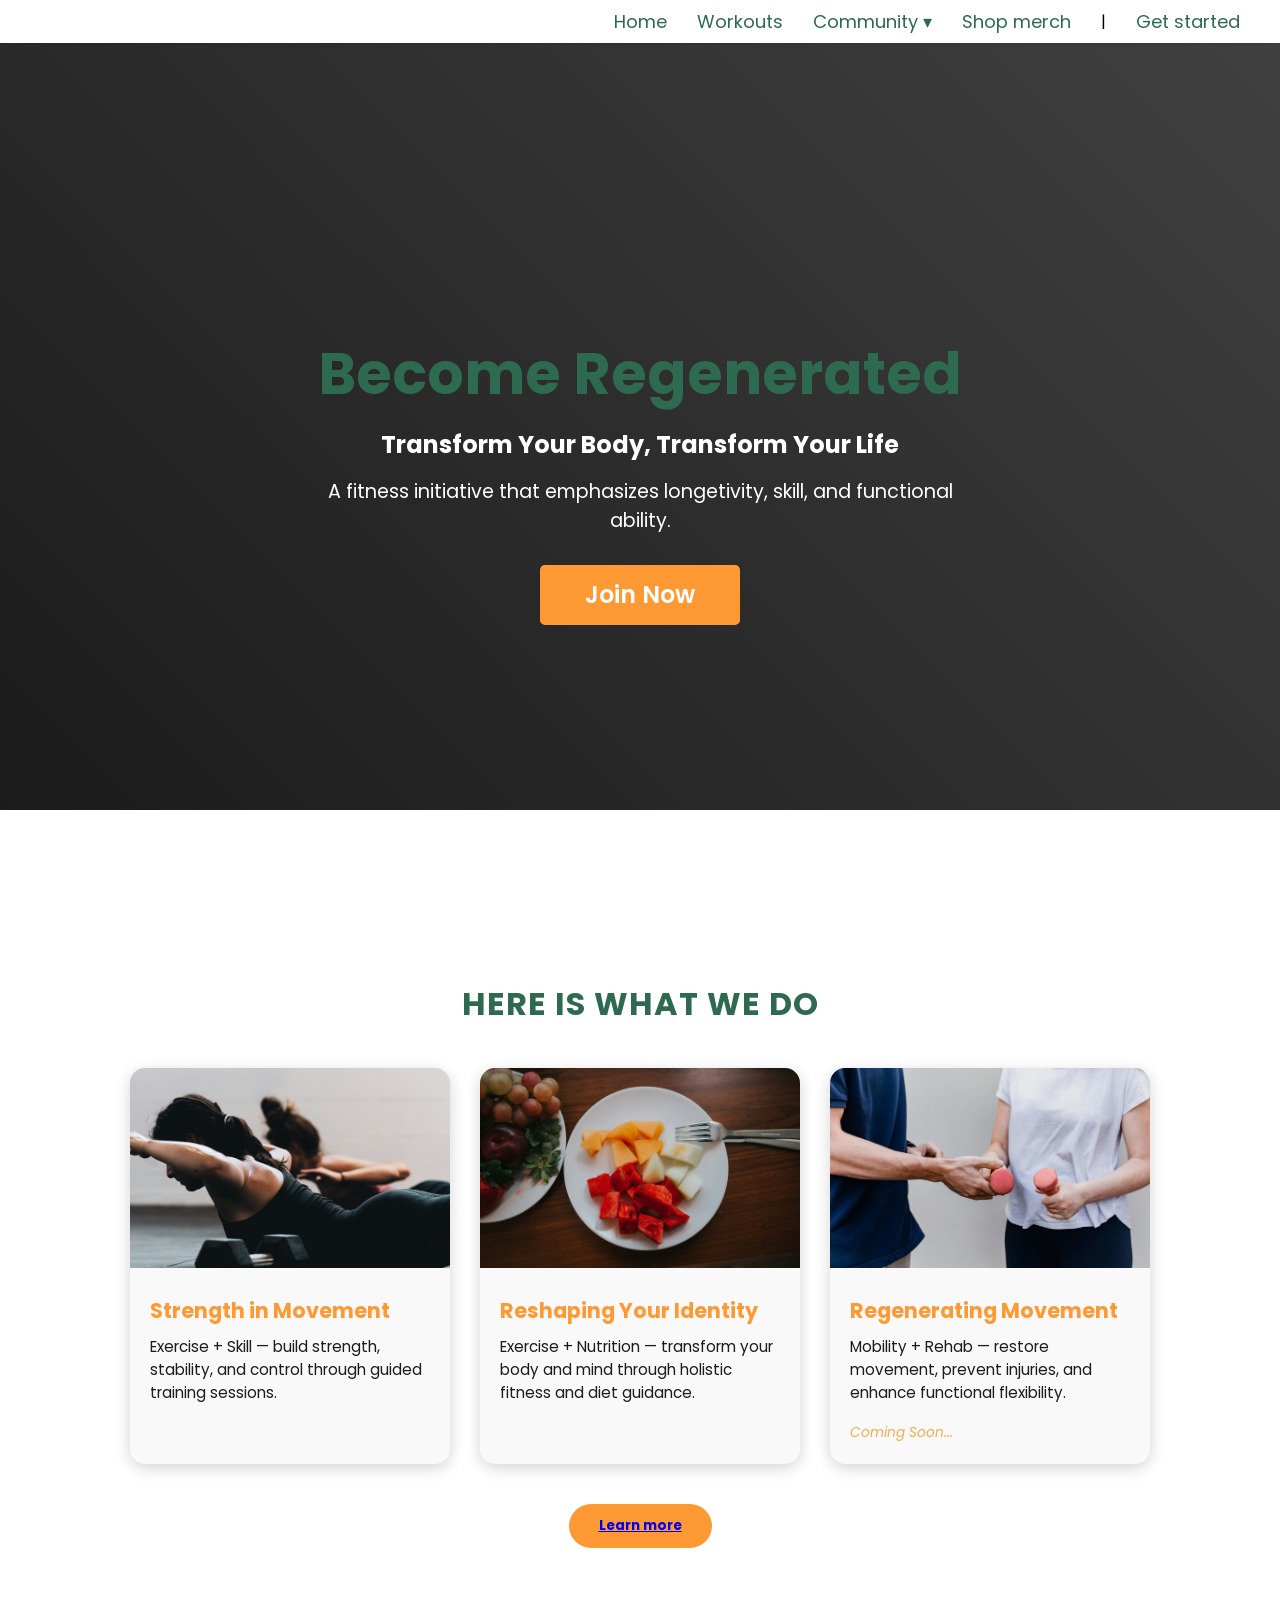
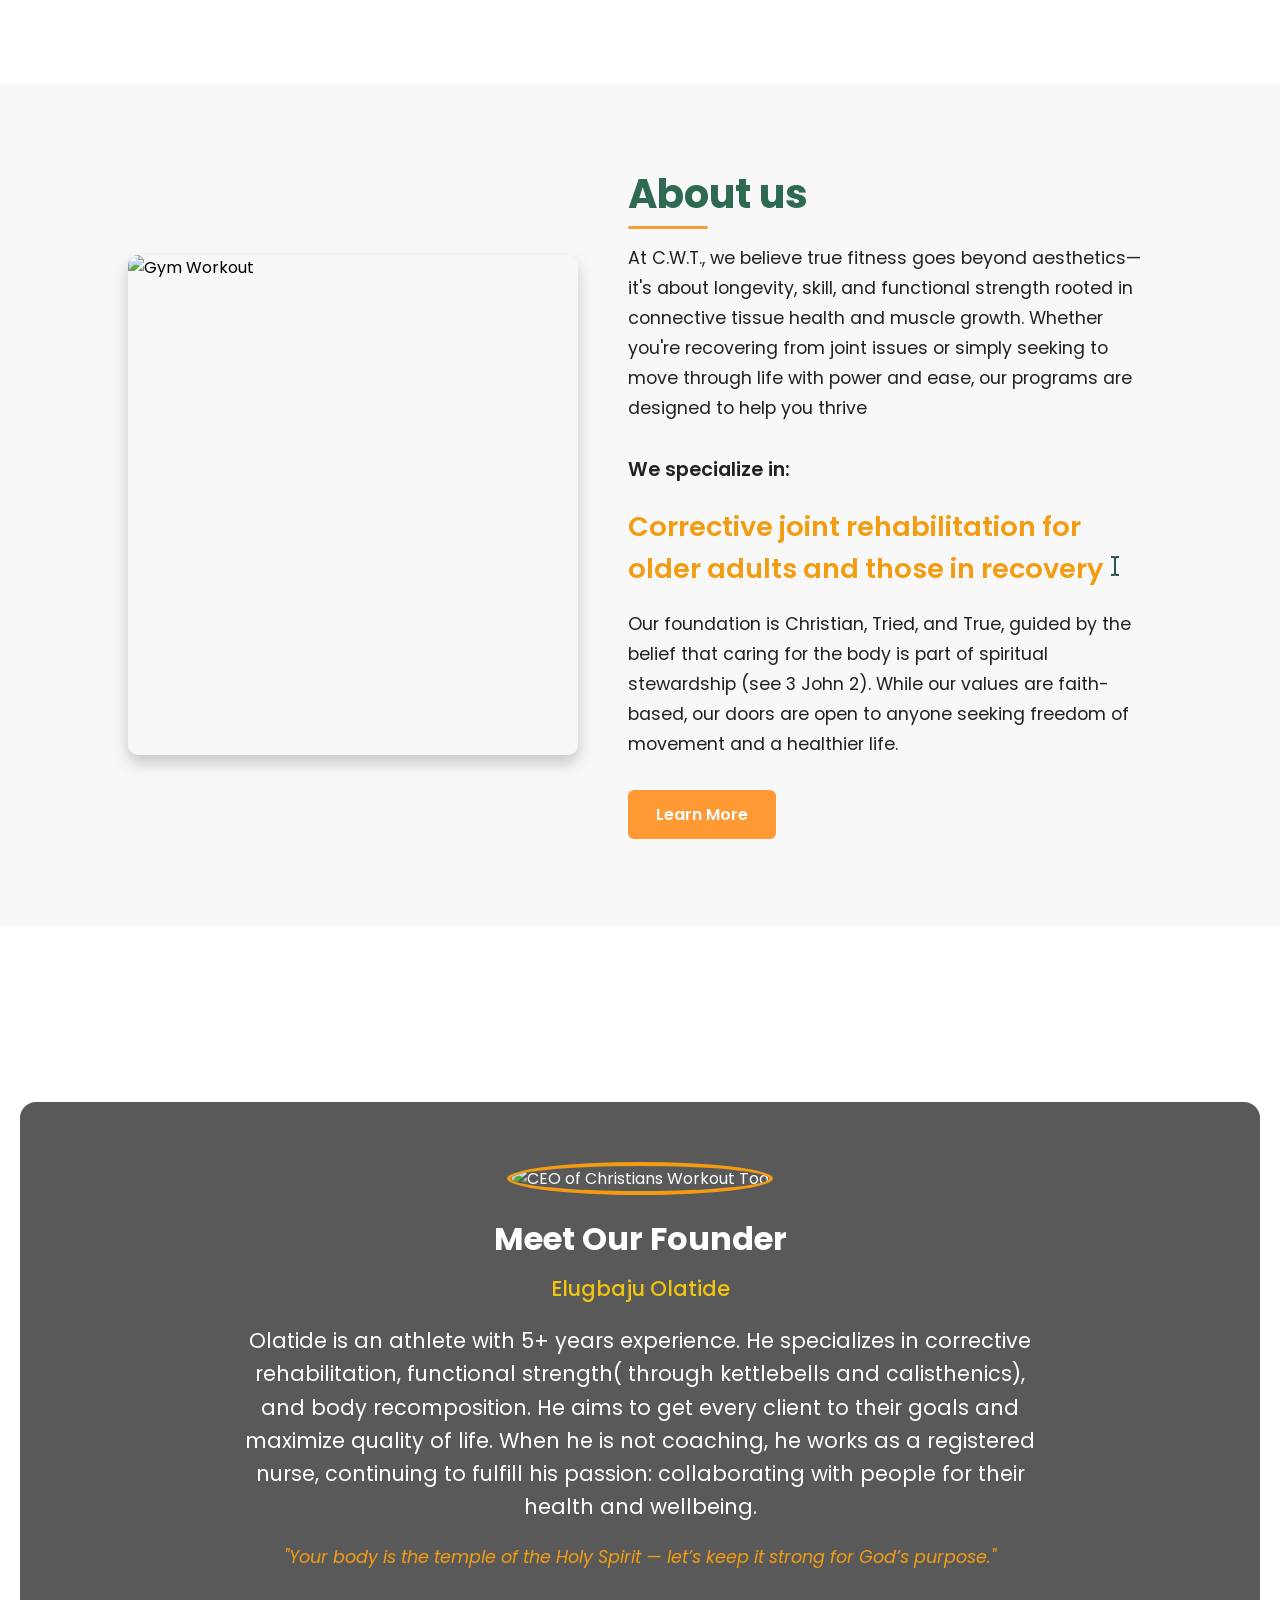
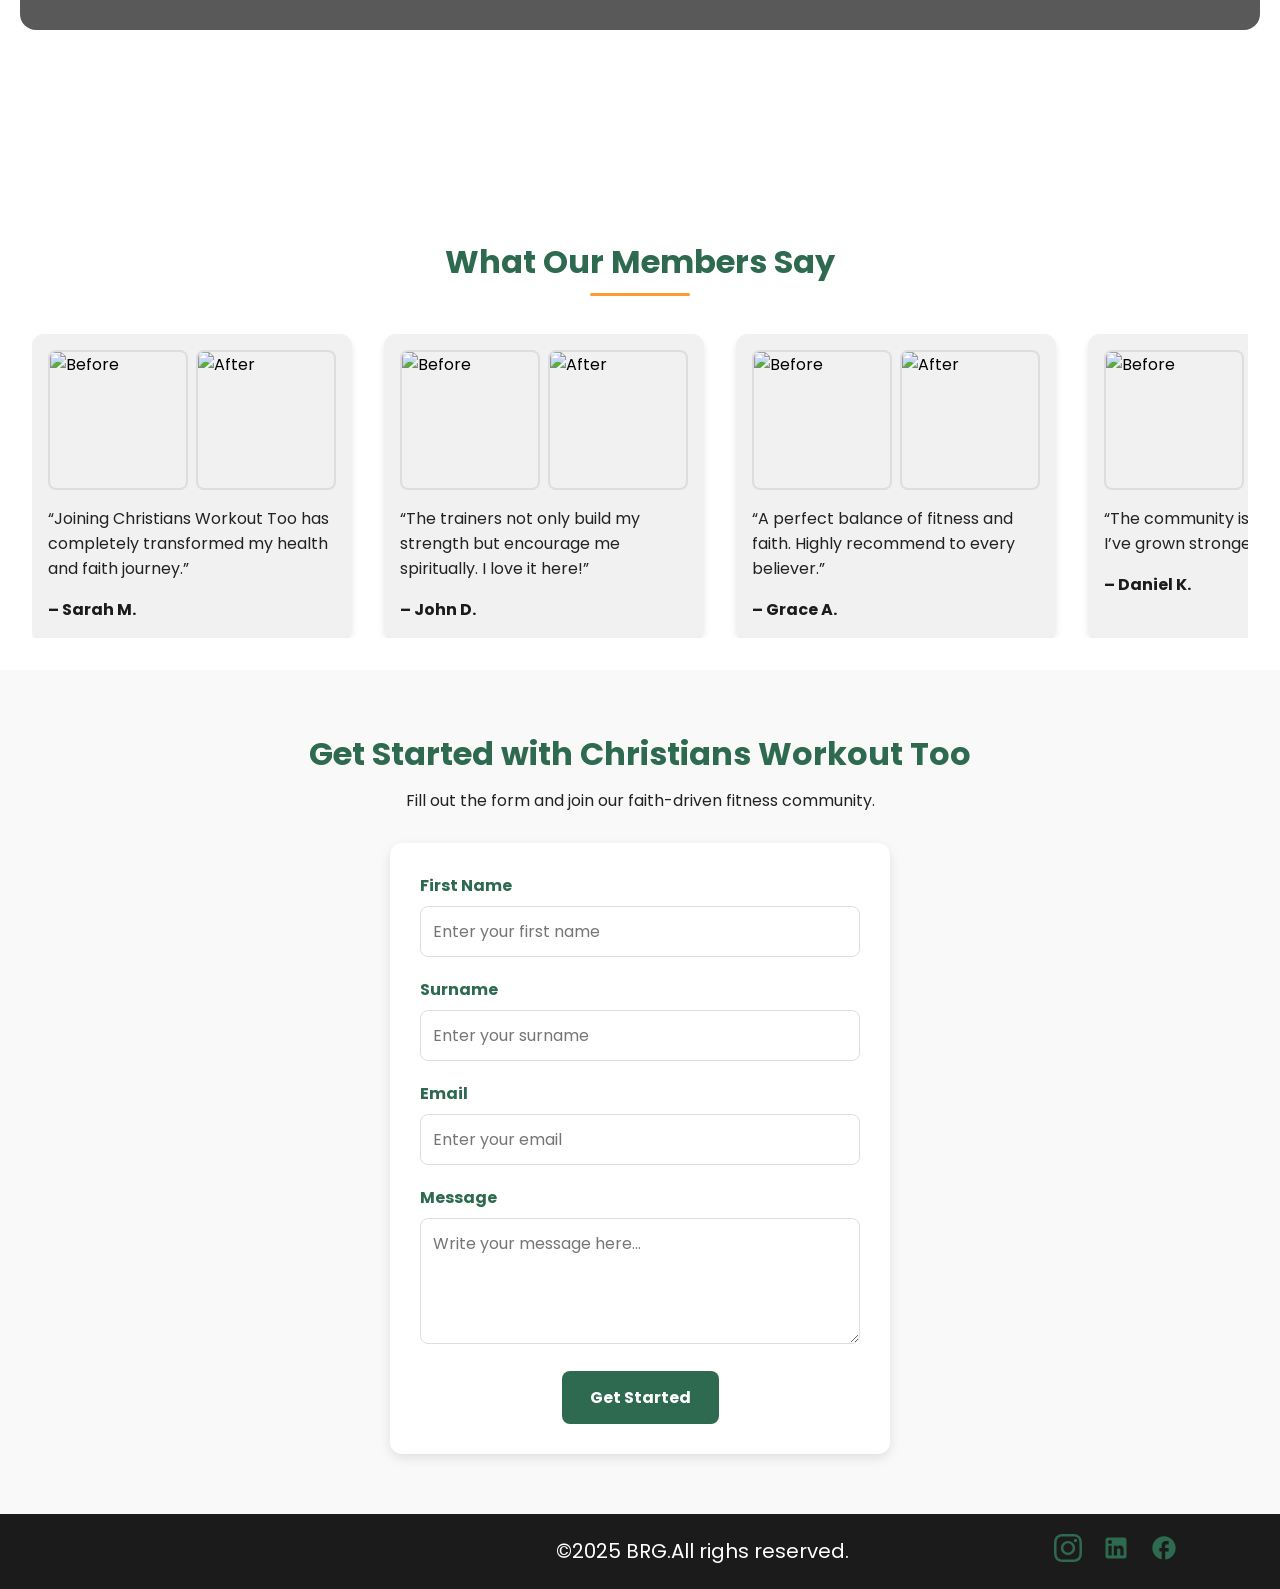
==== commit 9b92606d: "updated" ====
--- a/index.html
+++ b/index.html
@@ -26,7 +26,7 @@
               <a href="#leaderboards">Leaderboards</a>
             </div>
           </div>
-          <a href="#">Shop merch</a>
+          <a href="#">Shop merch</a>|
           <a href="#contact">Get started</a>
         </div>
         <div class="hamburger" id="hamburger">
@@ -66,7 +66,6 @@
         </nav>
       </div>
     </header>
-    s
     <main>
       <section class="hero">
         <video autoplay muted loop playsinline>
@@ -98,7 +97,6 @@
                 Exercise + Skill — build strength, stability, and control
                 through guided training sessions.
               </p>
-              <span class="coming-soon">Coming Soon...</span>
             </div>
           </div>
 
@@ -110,7 +108,6 @@
                 Exercise + Nutrition — transform your body and mind through
                 holistic fitness and diet guidance.
               </p>
-              <span class="coming-soon">Coming Soon...</span>
             </div>
           </div>
 
@@ -127,7 +124,7 @@
           </div>
         </div>
 
-        <button class="cta-btn">Explore All Programs</button>
+        <button class="cta-btn"><a href="./programs.html">Learn more</a></button>
       </section>
 
       <section class="about" id="about">
@@ -424,7 +421,7 @@
           <img src="./images/logo3.png" alt="" />
         </div>
         <div class="text">
-          <p>&copy; Christians workout too.All righs reserved.</p>
+          <p>&copy;2025 BRG.All righs reserved.</p>
         </div>
         <div class="socials">
           <a href=""
--- a/style.css
+++ b/style.css
@@ -191,7 +191,7 @@
 }
 
 .hamburger:hover {
-  transform: rotate(90deg);
+  transform: rotate(360deg);
 }
 
 /* Hero Section */
@@ -309,6 +309,7 @@
   margin-top: 5rem;
   padding: 0 20px;
   animation: fadeIn 0.8s ease-out;
+    background: #1b1b1b !important;
 }
 
 /* Section Layout */
@@ -318,6 +319,7 @@
   padding: 40px 20px;
   text-align: center;
   color: #fff;
+
 }
 
 .section-title {
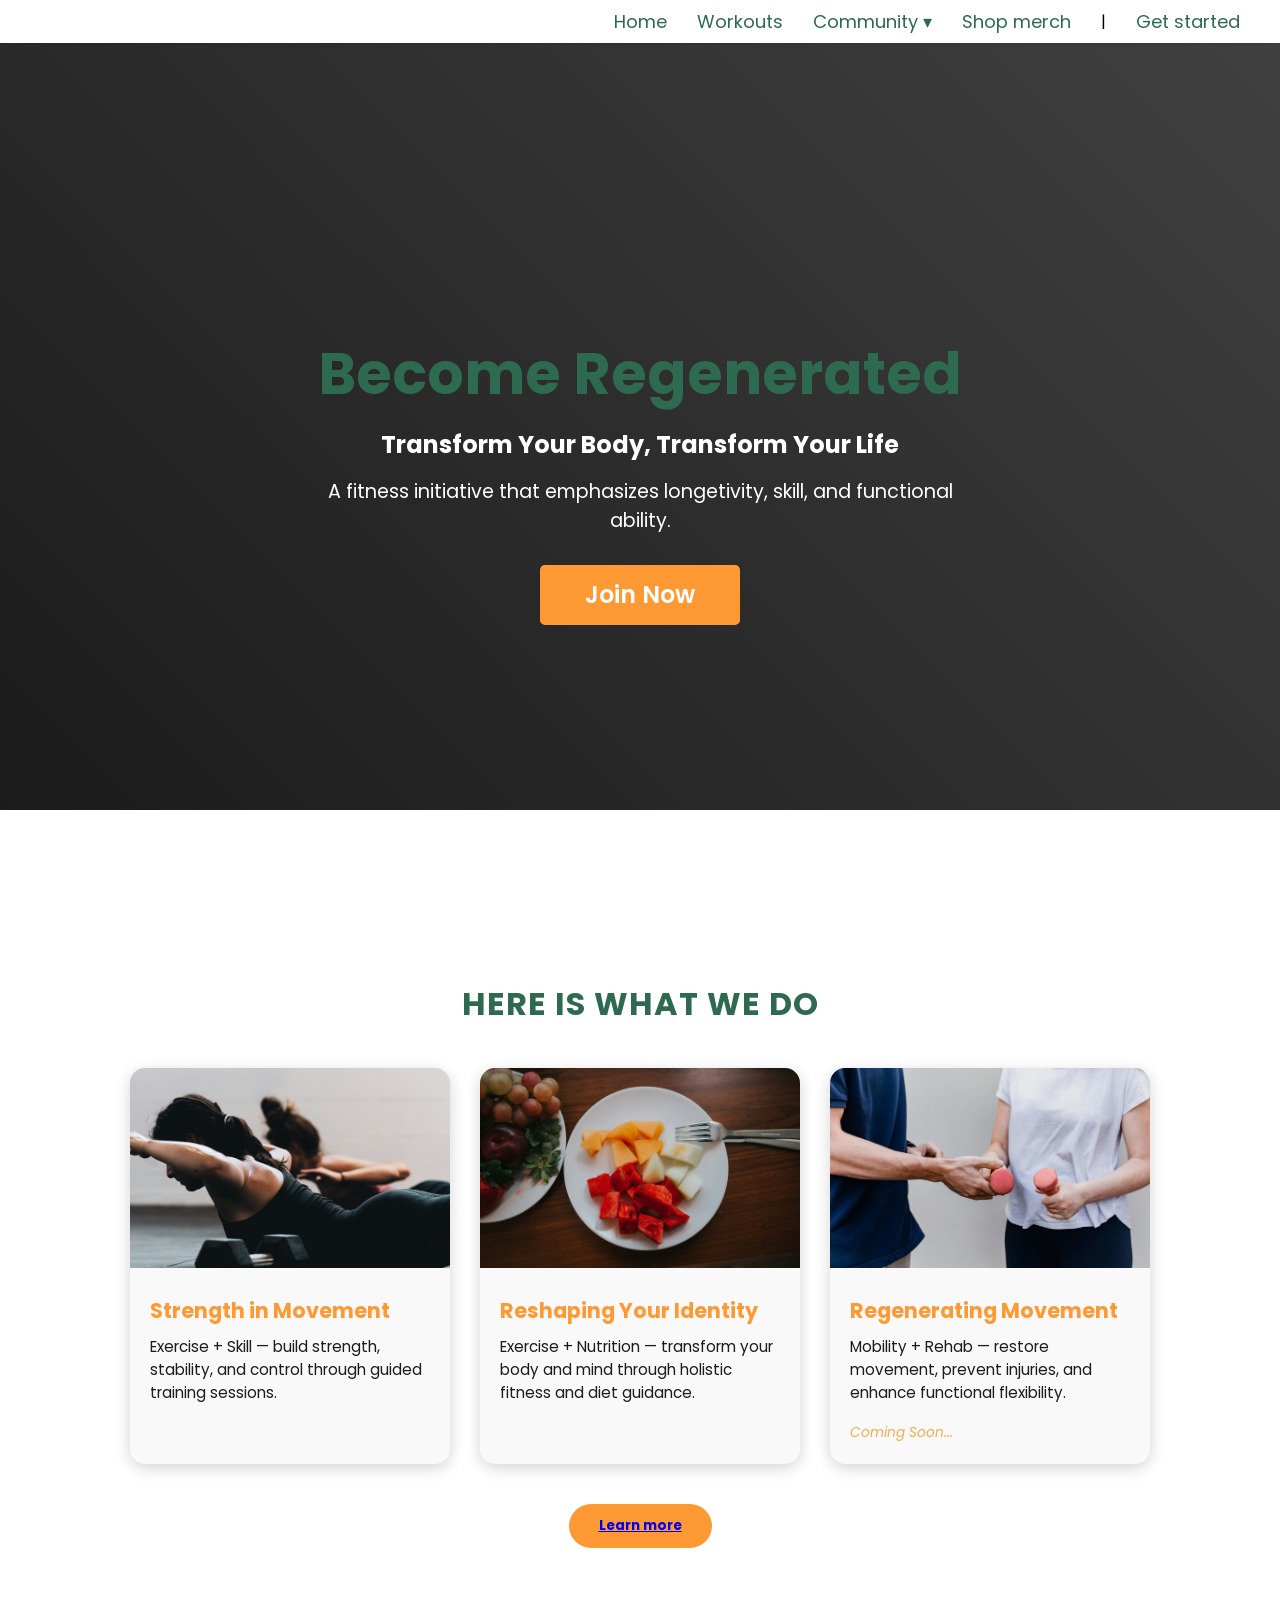
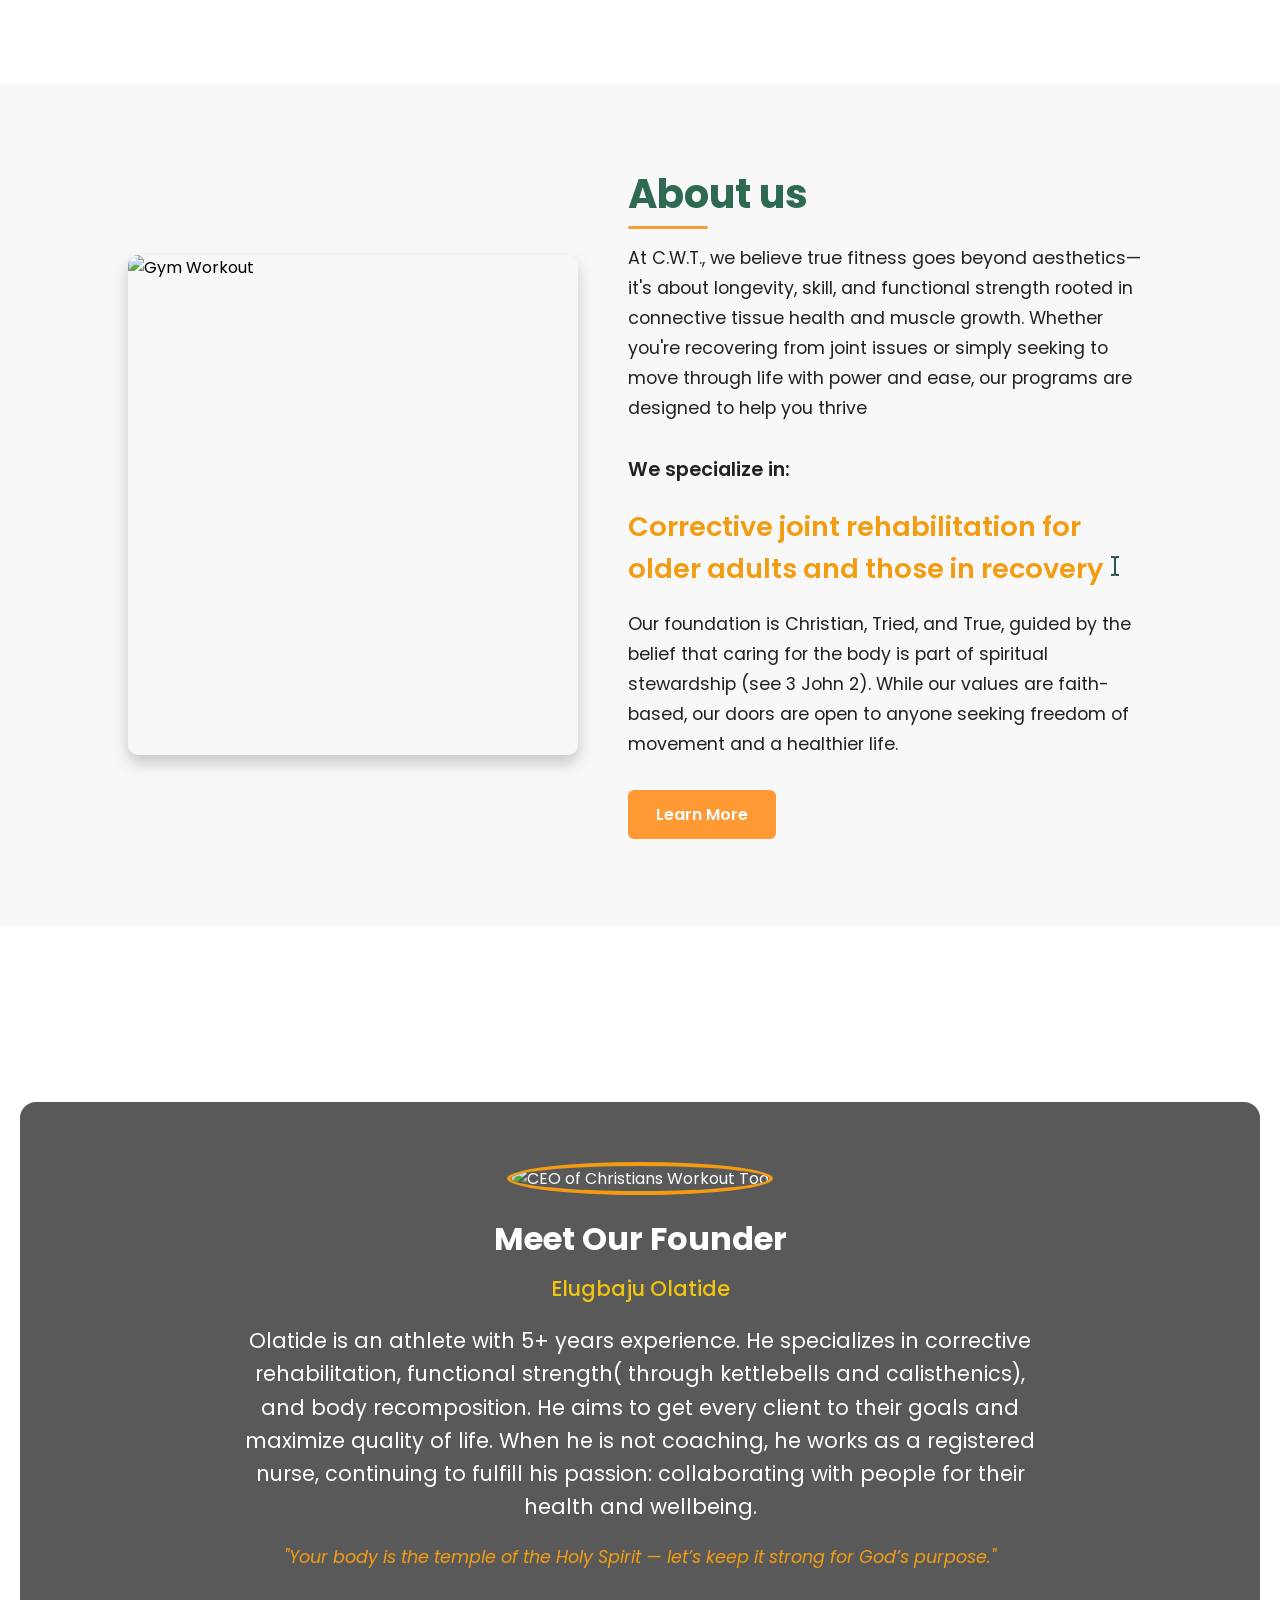
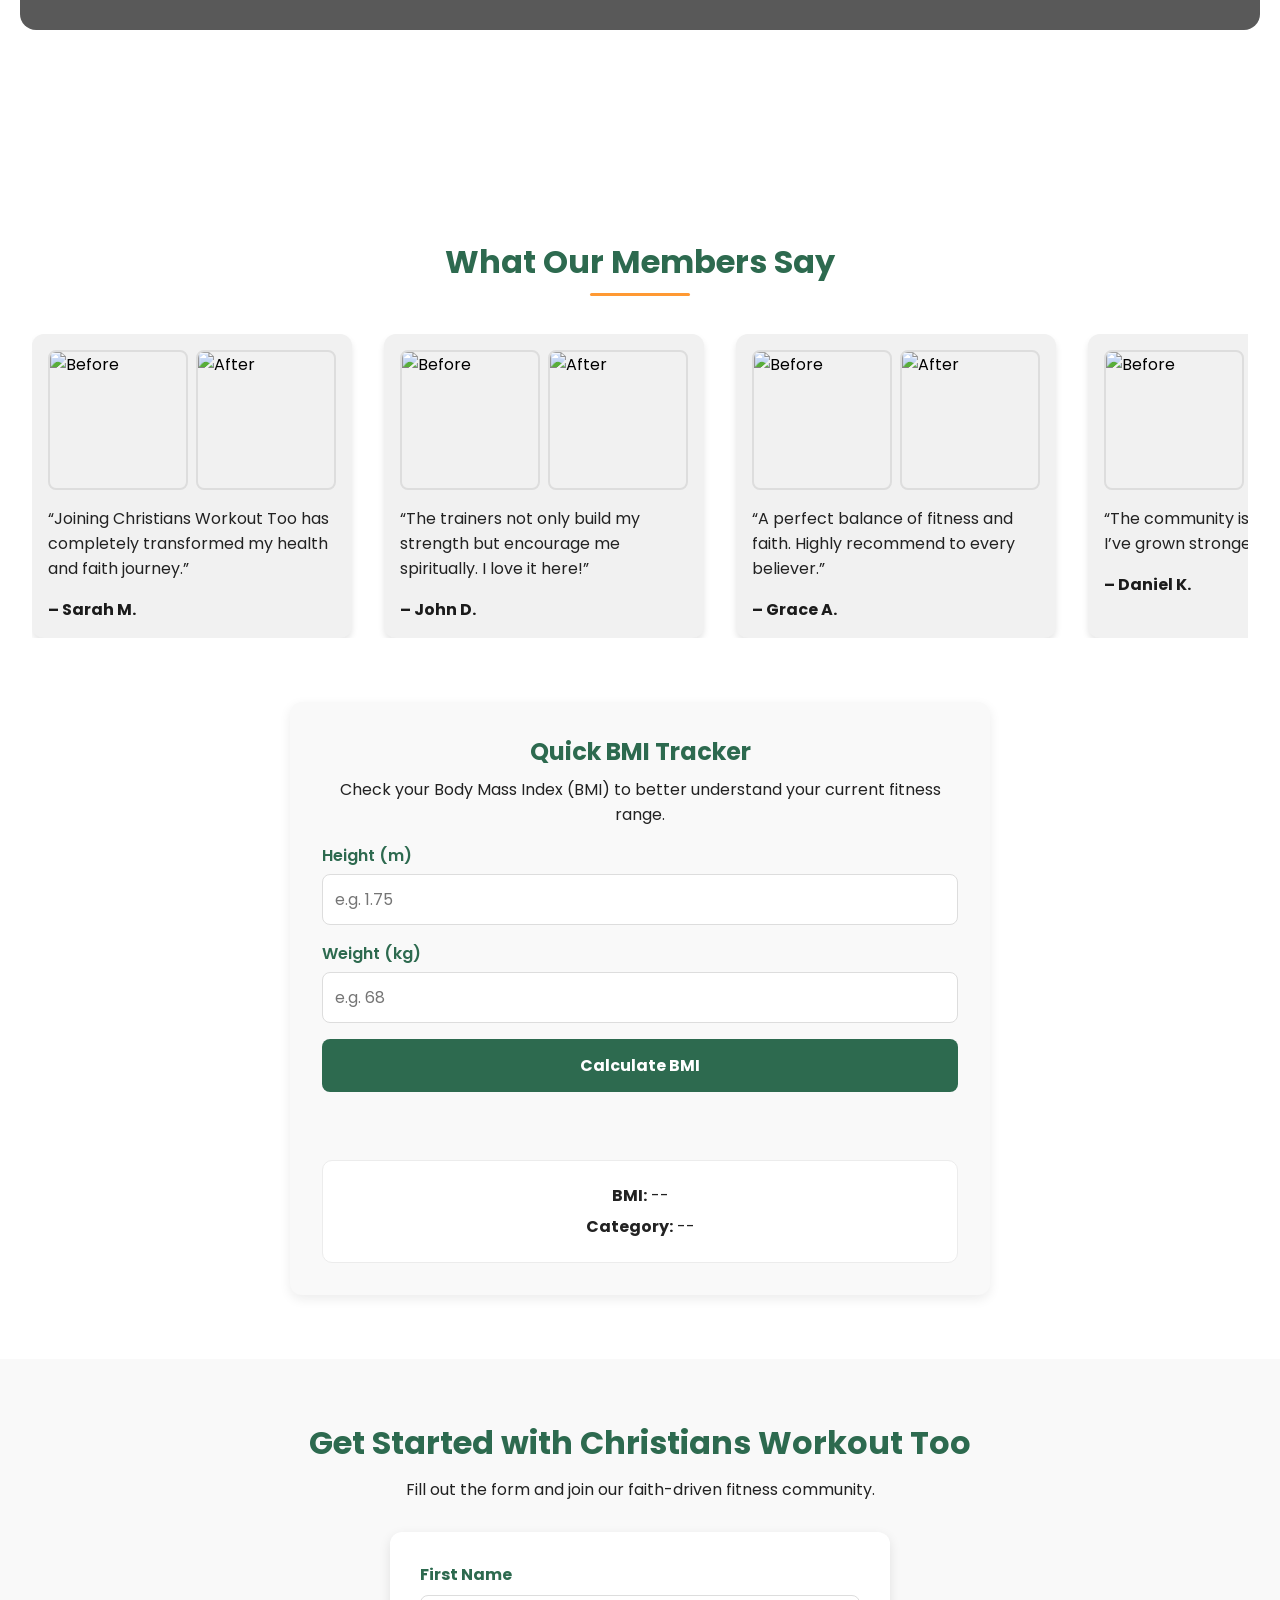
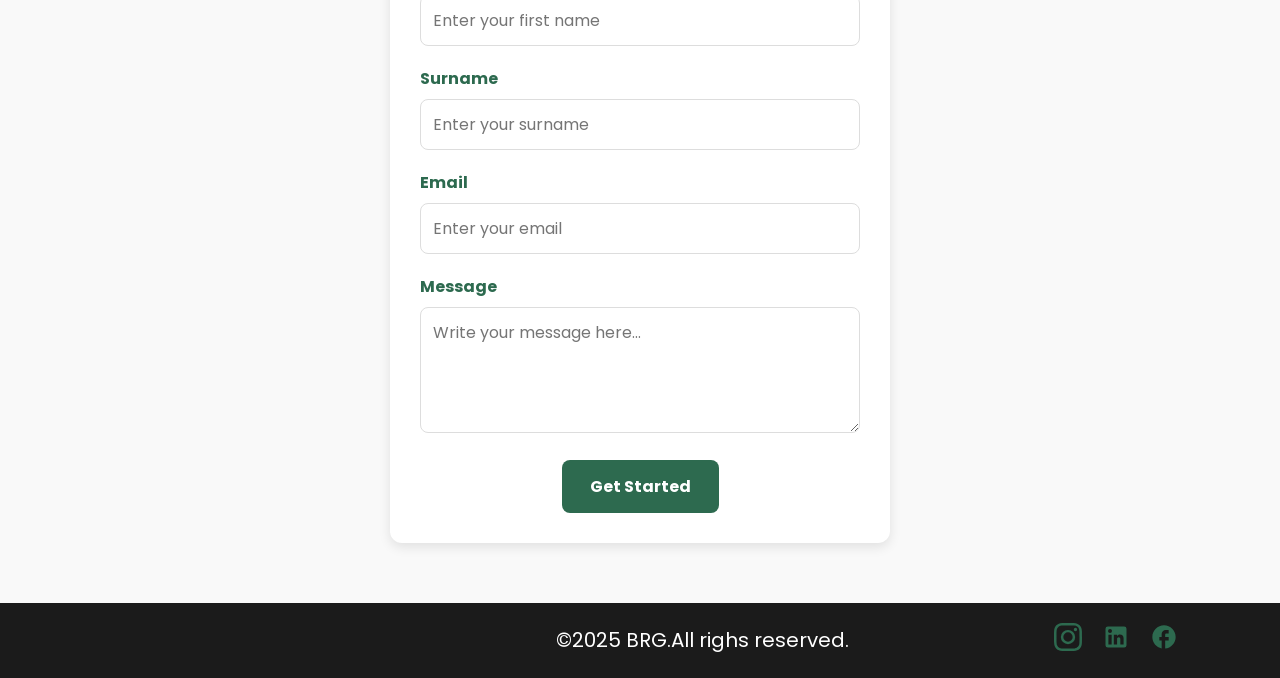
==== commit 137ddc0a: "Add BMI tracker and fix navigation/CSS issues" ====
--- a/index.html
+++ b/index.html
@@ -67,7 +67,7 @@
       </div>
     </header>
     <main>
-      <section class="hero">
+      <section class="hero" id="hero">
         <video autoplay muted loop playsinline>
           <source src="./videos/gym.mp4" type="video/mp4" />
           Your browser does not support the video tag.
@@ -85,7 +85,7 @@
           <button class="btn btn-primary">Join Now</button>
         </div>
       </section>
-      <section class="programs-preview">
+      <section class="programs-preview" id="programs">
         <h2 class="section-title">Here is what we do</h2>
 
         <div class="programs-container">
@@ -195,7 +195,8 @@
         </div>
       </section>
 
-      <section class="testimonial-section">
+      <section class="testimonial-section" id="community">
+        <span id="weekly" class="section-anchor"></span>
         <h2 class="testimonial-title">What Our Members Say</h2>
         <div class="testimonial-wrapper">
           <div class="testimonial-container" id="testimonial-track">
@@ -345,6 +346,50 @@
               <div class="author">– Daniel K.</div>
             </div>
           </div>
+        </div>
+      </section>
+
+      <section class="bmi-tracker" id="leaderboards">
+        <h2>Quick BMI Tracker</h2>
+        <p>
+          Check your Body Mass Index (BMI) to better understand your current
+          fitness range.
+        </p>
+
+        <form class="bmi-form" id="bmi-form" novalidate>
+          <div class="form-row">
+            <label for="height">Height (m)</label>
+            <input
+              type="number"
+              id="height"
+              name="height"
+              min="0"
+              step="0.01"
+              placeholder="e.g. 1.75"
+              required
+            />
+          </div>
+
+          <div class="form-row">
+            <label for="weight">Weight (kg)</label>
+            <input
+              type="number"
+              id="weight"
+              name="weight"
+              min="0"
+              step="0.1"
+              placeholder="e.g. 68"
+              required
+            />
+          </div>
+
+          <button type="submit" class="btn-submit">Calculate BMI</button>
+          <p id="bmi-feedback" class="bmi-feedback" aria-live="polite"></p>
+        </form>
+
+        <div class="bmi-result" id="bmi-result" aria-live="polite">
+          <p><strong>BMI:</strong> <span id="bmi-value">--</span></p>
+          <p><strong>Category:</strong> <span id="bmi-category">--</span></p>
         </div>
       </section>
 
--- a/style.css
+++ b/style.css
@@ -1204,3 +1204,78 @@
     padding: 15px;
   }
 }
+
+.section-anchor {
+  display: block;
+  position: relative;
+  top: -120px;
+  visibility: hidden;
+}
+
+.bmi-tracker {
+  background: var(--background);
+  max-width: 700px;
+  margin: 2rem auto 4rem;
+  padding: 2rem;
+  border-radius: 12px;
+  box-shadow: 0 4px 12px rgba(0, 0, 0, 0.08);
+  text-align: center;
+}
+
+.bmi-tracker h2 {
+  color: var(--secondary);
+  margin-bottom: 0.5rem;
+}
+
+.bmi-tracker p {
+  color: var(--text);
+  margin-bottom: 1rem;
+}
+
+.bmi-form {
+  display: grid;
+  gap: 1rem;
+}
+
+.bmi-form .form-row {
+  text-align: left;
+}
+
+.bmi-form label {
+  display: block;
+  margin-bottom: 0.4rem;
+  font-weight: 600;
+  color: var(--secondary);
+}
+
+.bmi-form input {
+  width: 100%;
+  border: 1px solid #ddd;
+  border-radius: 8px;
+  padding: 0.75rem;
+  font-size: 1rem;
+}
+
+.bmi-form input:focus {
+  border-color: var(--primary);
+  outline: none;
+}
+
+.bmi-feedback {
+  min-height: 1.2rem;
+  color: #b00020;
+  font-size: 0.95rem;
+  margin-bottom: 0;
+}
+
+.bmi-result {
+  margin-top: 1rem;
+  background: #fff;
+  border-radius: 10px;
+  padding: 1rem;
+  border: 1px solid #ececec;
+}
+
+.bmi-result p {
+  margin: 0.4rem 0;
+}
